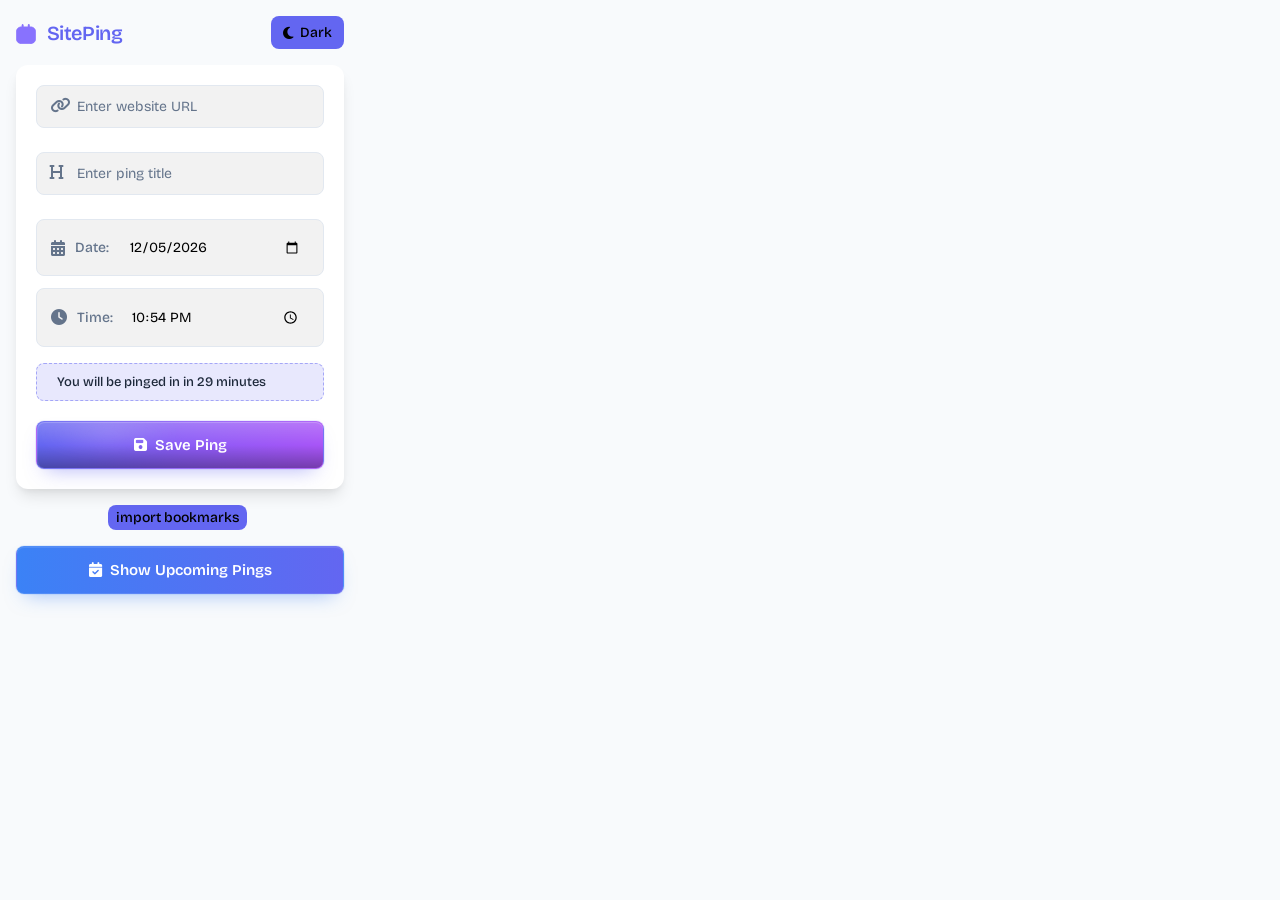
==== popup/popup.html @ dc7b29bc "Initial commit: SitePing base files" ====
<!DOCTYPE html>
<html lang="en">
  <head>
    <meta charset="UTF-8" />
    <meta name="viewport" content="width=device-width, initial-scale=1.0" />
  <title>SitePing</title>
    <link rel="preconnect" href="https://fonts.googleapis.com" />
    <link rel="preconnect" href="https://fonts.gstatic.com" crossorigin />
    <link
      href="https://fonts.googleapis.com/css2?family=Bricolage+Grotesque:opsz,wght@12..96,200..800&display=swap"
      rel="stylesheet"
    />
    <!-- Font Awesome for icons -->
    <link
      rel="stylesheet"
      href="https://cdnjs.cloudflare.com/ajax/libs/font-awesome/6.4.0/css/all.min.css"
    />
    <link rel="stylesheet" href="popup.css" />
  </head>
  <body>
    <!-- Main Screen -->
    
    <div id="mainScreen" class="screen active">
      <div id="headingContainer">
        <h2>
          <img src="../images/alarm.svg" alt="Alarm" class="header-icon" />
          SitePing
        </h2>
        <button id="changeTheme">
          <i class="fa-solid fa-moon dark-icon"></i>
          <i class="fa-solid fa-sun light-icon"></i>
          <span>Dark</span>
        </button>
      </div>

      <div id="formContainer">
        
        <div class="input-group">
          <i class="fa-solid fa-link input-icon"></i>
          <input class="url" id="url" placeholder="Enter website URL" />
        </div>

        <div class="input-group">
          <i class="fa-solid fa-heading input-icon"></i>
          <input class="title" id="title" placeholder="Enter ping title" />
        </div>

        <div class="timeContainer">
          <div class="time-row">
            <i class="fa-solid fa-calendar-days"></i>
            <span>Date:</span>
            <input type="date" class="time" id="date" />
          </div>

          <div class="time-row">
            <i class="fa-solid fa-clock"></i>
            <span>Time:</span>
            <input type="time" class="time" id="time" />
          </div>
          
          <div class="reminder-time-info">
            <i class="fa-solid fa-bell-on"></i>
            <span id="reminderTimeText"
              >Select date and time to see when you'll be pinged</span
            >
          </div>
        </div>

        <div class="perspective-wrapper">
          <button class="Btn">
            <div class="btn-highlight-top"></div>
            <div class="btn-highlight-bottom"></div>
            <div class="btn-highlight-moving"></div>
            <div class="btn-edge-highlight"></div>
            <span class="btn-content">
              <i class="fa-solid fa-floppy-disk"></i> Save Ping
            </span>
          </button>
        </div>
      </div>
      <button id="getBookMarks">import bookmarks</button>
      <div class="perspective-wrapper mt-4">
        <button id="viewAllBtn" class="show-reminders-btn">
          <div class="btn-highlight-top"></div>
          <div class="btn-highlight-bottom"></div>
          <div class="btn-highlight-moving"></div>
        
          <!-- <div class="btn-edge-highlight"></div> -->
            <span class="btn-content">
              <i class="fa-solid fa-calendar-check"></i> Show Upcoming Pings
          </span>
        </button>
      </div>
    </div>

  <!-- Upcoming Pings Screen -->
    <div id="upcomingScreen" class="screen">
      <div class="screen-header">
        <button id="backBtn" class="back-btn">
          <i class="fa-solid fa-arrow-left"></i>
        </button>
  <h2>All Upcoming Pings</h2>
        <button id="clearBtn" class="clear-btn">
          <i class="fa-solid fa-trash-can"></i>
        </button>
      </div>

      <div class="reminder-filters">
        <div class="search-container">
          <i class="fa-solid fa-search"></i>
          <input
            type="text"
            id="reminderSearch"
            placeholder="Search pings..."
          />
        </div>
        <div class="filter-buttons">
          <button class="filter-btn active" data-filter="all">All</button>
          <button class="filter-btn" data-filter="today">Today</button>
          <button class="filter-btn" data-filter="week">This Week</button>
        </div>
      </div>

  <div id="allRemindersContainer" class="reminders-list"></div>
    </div>

    <script src="popup.js"></script>
  </body>
</html>
---- popup/popup.css ----
:root {
  --primary: #6366f1;
  --primary-dark: #4f46e5;
  --primary-light: #818cf8;
  --primary-gradient: linear-gradient(to right, #6366f1, #8b5cf6, #a855f7);
  --bg-color: #f8fafc;
  --card-bg: #ffffff;
  --text-color: #1e293b;
  --text-light: #64748b;
  --border-color: #e2e8f0;
  --shadow: 0 10px 15px -3px rgba(0, 0, 0, 0.1),
    0 4px 6px -2px rgba(0, 0, 0, 0.05);
  --radius: 12px;
  --input-radius: 8px;
  --input-bg: rgb(242, 242, 242);
  --input-text: #000000;
  --theme-btn-color: black;
}

[data-theme="dark"] {
  --primary: #818cf8;
  --primary-dark: #6366f1;
  --primary-light: #a5b4fc;
  --primary-gradient: linear-gradient(to right, #6366f1, #8b5cf6, #a855f7);
  --bg-color: #0f172a;
  --card-bg: #1e293b;
  --text-color: #f1f5f9;
  --text-light: #cbd5e1;
  --border-color: #334155;
  --shadow: 0 10px 15px -3px rgba(0, 0, 0, 0.4),
    0 4px 6px -2px rgba(0, 0, 0, 0.3);
  --input-bg: #1e293b;
  --input-text: #f1f5f9;
  --theme-btn-color: white;
}

* {
  margin: 0;
  padding: 0;
  box-sizing: border-box;
  font-family: "Bricolage Grotesque", "Segoe UI", Tahoma, Geneva, Verdana,
    sans-serif;
}

body {
  background-color: var(--bg-color);
  color: var(--text-color);
  width: 360px;
  max-width: 100%;
  margin: 0;
  border-radius: var(--radius);
  overflow: hidden;
  padding: 0;
}

/* Screen Management */
.screen {
  display: none;
  padding: 16px 16px 20px;
  height: 100%;
  animation: fadeIn 0.3s ease-out forwards;
}

.screen.active {
  display: block;
}

/* Main Screen Styles */
#headingContainer {
  display: flex;
  justify-content: space-between;
  align-items: center;
  margin-bottom: 16px;
}

#headingContainer h2 {
  color: var(--primary);
  font-size: 20px;
  font-weight: 600;
  margin: 0;
  letter-spacing: -0.02em;
}

#headingContainer h2 i {
  margin-right: 6px;
}

#changeTheme {
  background-color: var(--primary);
  color: var(--theme-btn-color);
  border: none;
  border-radius: var(--input-radius);
  padding: 8px 12px;
  font-size: 14px;
  cursor: pointer;
  font-weight: 500;
  transition: all 0.2s ease;
  display: flex;
  align-items: center;
  gap: 6px;
}

#getBookMarks{
  background-color: var(--primary);
  color: var(--theme-btn-color);
  border: none;
  border-radius: var(--input-radius);
  padding: 4px 8px;
  font-size: 14px;
  cursor: pointer;
  font-weight: 500;
  transition: all 0.2s ease;
  display: flex;
  align-items: center;
  gap: 6px;
  margin-left: 28%;
}

#headingContainer button:hover {
  background-color: var(--primary-dark);
  transform: translateY(-2px);
}

.light-icon {
  display: none;
}

[data-theme="dark"] .dark-icon {
  display: none;
}

[data-theme="dark"] .light-icon {
  display: inline-block;
}

h2 {
  color: var(--primary);
  font-weight: 600;
}

#formContainer {
  background-color: var(--card-bg);
  border-radius: var(--radius);
  padding: 20px;
  margin-bottom: 16px;
  box-shadow: var(--shadow);
}

.input-group {
  position: relative;
  margin-bottom: 12px;
}

.input-icon {
  position: absolute;
  left: 14px;
  top: 50%;
  transform: translateY(-100%);
  color: var(--text-light);
  z-index: 1;
}

input {
  width: 100%;
  padding: 12px 12px 12px 40px;
  margin-bottom: 12px;
  border-radius: var(--input-radius);
  border: 1px solid var(--border-color);
  font-size: 14px;
  transition: all 0.2s ease;
  background-color: var(--input-bg);
  color: var(--input-text);
  position: relative;
}

input:focus {
  outline: none;
  border-color: var(--primary);
  box-shadow: 0 0 0 3px rgba(99, 102, 241, 0.2);
  transform: translateY(-2px);
}

input::placeholder {
  color: var(--text-light);
}

.timeContainer {
  display: flex;
  flex-direction: column;
  gap: 12px;
  margin-bottom: 20px;
}

.timeContainer span {
  color: var(--text-light);
  font-size: 14px;
  font-weight: 500;
}

.time-inputs {
  display: flex;
  gap: 10px;
}

.time-inputs input {
  margin-bottom: 0;
}

/* Reminder Time Info */
.reminder-time-info {
  display: flex;
  align-items: center;
  gap: 8px;
  padding: 10px 12px;
  background-color: rgba(99, 102, 241, 0.1);
  border-radius: var(--input-radius);
  margin-top: 4px;
  border: 1px dashed rgba(99, 102, 241, 0.3);
  transition: all 0.3s ease;
}

.reminder-time-info i {
  color: var(--primary);
  font-size: 14px;
}

.reminder-time-info span {
  font-size: 13px;
  color: var(--text-color);
  font-weight: 500;
}

.reminder-time-info.active {
  background-color: rgba(99, 102, 241, 0.15);
  border-color: rgba(99, 102, 241, 0.5);
}

/* 3D Button Styles */
.perspective-wrapper {
  perspective: 1000px;
  width: 100%;
}

.Btn {
  position: relative;
  width: 100%;
  padding: 14px;
  background: var(--primary-gradient);
  color: white;
  border: none;
  border-radius: var(--input-radius);
  font-weight: 600;
  font-size: 15px;
  cursor: pointer;
  transition: all 0.3s ease;
  overflow: hidden;
  transform-style: preserve-3d;
  border: 1px solid rgba(255, 255, 255, 0.1);
  box-shadow: 0 10px 20px -10px rgba(99, 102, 241, 0.5),
    0 0 0 1px rgba(99, 102, 241, 0.1), inset 0 1px 0 rgba(255, 255, 255, 0.1);
}

.Btn:hover {
  transform: translateY(-2px);
  box-shadow: 0 15px 30px -12px rgba(99, 102, 241, 0.7),
    0 0 0 1px rgba(99, 102, 241, 0.2), inset 0 1px 0 rgba(255, 255, 255, 0.2);
}

.Btn:active {
  transform: translateY(1px);
  box-shadow: 0 5px 10px -8px rgba(99, 102, 241, 0.5),
    0 0 0 1px rgba(99, 102, 241, 0.1), inset 0 1px 0 rgba(255, 255, 255, 0.1);
}

.mt-4 {
  margin-top: 16px;
}

.show-reminders-btn {
  position: relative;
  width: 100%;
  padding: 14px;
  background: linear-gradient(to right, #3b82f6, #6366f1);
  color: white;
  border: none;
  border-radius: var(--input-radius);
  font-weight: 600;
  font-size: 15px;
  cursor: pointer;
  transition: all 0.3s ease;
  overflow: hidden;
  transform-style: preserve-3d;
  border: 1px solid rgba(255, 255, 255, 0.1);
  box-shadow: 0 10px 20px -10px rgba(59, 130, 246, 0.5),
    0 0 0 1px rgba(59, 130, 246, 0.1), inset 0 1px 0 rgba(255, 255, 255, 0.1);
}

.show-reminders-btn:hover {
  transform: translateY(-2px);
  box-shadow: 0 15px 30px -12px rgba(59, 130, 246, 0.7),
    0 0 0 1px rgba(59, 130, 246, 0.2), inset 0 1px 0 rgba(255, 255, 255, 0.2);
}

.show-reminders-btn:active {
  transform: translateY(1px);
  box-shadow: 0 5px 10px -8px rgba(59, 130, 246, 0.5),
    0 0 0 1px rgba(59, 130, 246, 0.1), inset 0 1px 0 rgba(255, 255, 255, 0.1);
}

.show-reminders-btn .btn-highlight-top,
.show-reminders-btn .btn-highlight-bottom,
.show-reminders-btn .btn-highlight-moving,
.show-reminders-btn .btn-edge-highlight,
.show-reminders-btn .btn-content {
  position: relative;
  z-index: 10;
  display: flex;
  align-items: center;
  justify-content: center;
  gap: 8px;
}

.btn-highlight-top {
  position: absolute;
  inset: 0;
  height: 50%;
  background: linear-gradient(to bottom, rgba(255, 255, 255, 0.2), transparent);
  pointer-events: none;
}

.btn-highlight-bottom {
  position: absolute;
  inset: 0;
  top: 50%;
  background: linear-gradient(to top, rgba(0, 0, 0, 0.3), transparent);
  pointer-events: none;
}

.btn-highlight-moving {
  position: absolute;
  width: 50%;
  height: 50%;
  background: radial-gradient(circle, rgba(255, 255, 255, 0.3), transparent);
  border-radius: 50%;
  filter: blur(10px);
  opacity: 0.5;
  pointer-events: none;
  transition: all 0.3s ease;
  top: 0;
  left: 0;
}

.Btn:hover .btn-highlight-moving {
  transform: translate(50%, 50%);
}

.btn-edge-highlight {
  position: absolute;
  inset: 0;
  border-radius: var(--input-radius);
  border-top: 1px solid rgba(255, 255, 255, 0.1);
  border-left: 1px solid rgba(255, 255, 255, 0.1);
  pointer-events: none;
}

.btn-content {
  position: relative;
  z-index: 10;
  display: flex;
  align-items: center;
  justify-content: center;
  gap: 8px;
}

#SaveContainermain {
  background-color: var(--card-bg);
  border-radius: var(--radius);
  padding: 20px;
  box-shadow: var(--shadow);
}

.header {
  display: flex;
  justify-content: space-between;
  align-items: center;
  margin-bottom: 16px;
}

.header-buttons {
  display: flex;
  gap: 8px;
}

.header h3 {
  color: var(--primary);
  font-size: 18px;
  font-weight: 600;
  letter-spacing: -0.01em;
  display: flex;
  align-items: center;
  gap: 6px;
}

/* Add styling for the header alarm icon */
.header-icon {
  width: 20px;
  height: 20px;
  margin-right: 6px;
  vertical-align: middle;
  filter: brightness(0) saturate(100%) invert(42%) sepia(93%) saturate(1352%)
    hue-rotate(223deg) brightness(99%) contrast(101%);
}

[data-theme="dark"] .header-icon {
  filter: brightness(0) saturate(100%) invert(64%) sepia(25%) saturate(1567%)
    hue-rotate(201deg) brightness(100%) contrast(98%);
}

#clearBtn,
.view-all-btn {
  background-color: var(--primary);
  color: white;
  border: none;
  border-radius: var(--input-radius);
  padding: 6px 10px;
  font-size: 13px;
  cursor: pointer;
  font-weight: 500;
  transition: all 0.2s ease;
  display: flex;
  align-items: center;
  gap: 4px;
}

#clearBtn {
  background-color: #ef4444;
}

#clearBtn:hover {
  background-color: #dc2626;
  transform: translateY(-2px);
}

.view-all-btn:hover {
  background-color: var(--primary-dark);
  transform: translateY(-2px);
}

.subContainer {
  padding: 16px;
  border-radius: var(--input-radius);
  border: 1px solid var(--border-color);
  margin-bottom: 12px;
  position: relative;
  transition: all 0.2s ease;
}

.subContainer:hover {
  transform: translateY(-3px);
  box-shadow: 0 10px 15px -3px rgba(0, 0, 0, 0.1),
    0 4px 6px -2px rgba(0, 0, 0, 0.05);
}

.subContainer h3 {
  font-size: 16px;
  margin-bottom: 8px;
  color: var(--text-color);
  font-weight: 600;
  letter-spacing: -0.01em;
}

.subContainer a {
  display: block;
  color: var(--primary);
  text-decoration: none;
  margin-bottom: 8px;
  font-size: 14px;
  word-break: break-all;
}

.subContainer a:hover {
  text-decoration: underline;
}

.subContainer p {
  display: flex;
  align-items: center;
  gap: 6px;
  font-size: 14px;
  color: var(--text-light);
  margin-bottom: 0;
}

.subContainer p::before {
  content: "\f017";
  font-family: "Font Awesome 6 Free";
  font-weight: 900;
}

.deleteBtn {
  background-color: #ef4444;
  color: white;
  border: none;
  border-radius: var(--input-radius);
  padding: 6px 10px;
  font-size: 12px;
  cursor: pointer;
  position: absolute;
  right: 12px;
  top: 12px;
  opacity: 0;
  transition: all 0.2s ease;
  display: flex;
  align-items: center;
  gap: 4px;
}

.deleteBtn::before {
  content: "\f1f8";
  font-family: "Font Awesome 6 Free";
  font-weight: 900;
}

.subContainer:hover .deleteBtn {
  opacity: 1;
}

.deleteBtn:hover {
  background-color: #dc2626;
  transform: translateY(-2px);
}

.time-row {
  display: flex;
  align-items: center;
  gap: 10px;
  background-color: var(--input-bg);
  border-radius: var(--input-radius);
  padding: 10px 14px;
  border: 1px solid var(--border-color);
  transition: all 0.2s ease;
}

.time-row:hover {
  border-color: var(--primary);
  transform: translateY(-2px);
}

.time-row i {
  color: var(--text-light);
}

.time-row span {
  width: 50px;
}

.time-row input {
  margin-bottom: 0;
  padding: 8px;
  background: transparent;
  border: none;
  box-shadow: none;
}

.time-row input:focus {
  transform: none;
  box-shadow: none;
}

/* Upcoming Reminders Screen */
.screen-header {
  display: flex;
  align-items: center;
  margin-bottom: 16px;
}

.screen-header h2 {
  font-size: 18px;
  margin: 0;
  flex-grow: 1;
  text-align: center;
}

.back-btn {
  background-color: var(--primary);
  color: white;
  border: none;
  border-radius: var(--input-radius);
  width: 32px;
  height: 32px;
  display: flex;
  align-items: center;
  justify-content: center;
  cursor: pointer;
  transition: all 0.2s ease;
}

.back-btn:hover {
  background-color: var(--primary-dark);
  transform: translateY(-2px);
}

.clear-btn {
  background-color: #ef4444;
  color: white;
  border: none;
  border-radius: var(--input-radius);
  width: 32px;
  height: 32px;
  display: flex;
  align-items: center;
  justify-content: center;
  cursor: pointer;
  transition: all 0.2s ease;
}

.clear-btn:hover {
  background-color: #dc2626;
  transform: translateY(-2px);
}

.reminder-filters {
  margin-bottom: 16px;
}

.search-container {
  position: relative;
  margin-bottom: 12px;
}

.search-container i {
  position: absolute;
  left: 14px;
  top: 50%;
  transform: translateY(-50%);
  color: var(--text-light);
}

.search-container input {
  padding-left: 40px;
}

.filter-buttons {
  display: flex;
  gap: 8px;
  margin-bottom: 16px;
}

.filter-btn {
  background-color: var(--bg-color);
  color: var(--text-color);
  border: 1px solid var(--border-color);
  border-radius: var(--input-radius);
  padding: 6px 12px;
  font-size: 13px;
  cursor: pointer;
  transition: all 0.2s ease;
  flex-grow: 1;
  text-align: center;
}

.filter-btn:hover {
  border-color: var(--primary);
  transform: translateY(-2px);
}

.filter-btn.active {
  background-color: var(--primary);
  color: white;
  border-color: var(--primary);
}

.reminders-list {
  max-height: 400px;
  overflow-y: auto;
  padding-right: 4px;
}

/* Customize scrollbar */
::-webkit-scrollbar {
  width: 6px;
}

::-webkit-scrollbar-track {
  background: var(--bg-color);
  border-radius: 10px;
}

::-webkit-scrollbar-thumb {
  background: var(--primary);
  border-radius: 10px;
}

::-webkit-scrollbar-thumb:hover {
  background: var(--primary-dark);
}

/* Add animation for elements */
@keyframes fadeIn {
  from {
    opacity: 0;
    transform: translateY(10px);
  }
  to {
    opacity: 1;
    transform: translateY(0);
  }
}

#formContainer,
#SaveContainermain {
  animation: fadeIn 0.3s ease-out forwards;
}

#formContainer {
  animation-delay: 0.1s;
}

#SaveContainermain {
  animation-delay: 0.2s;
}

/* Empty state */
.empty-state {
  text-align: center;
  padding: 30px 20px;
  color: var(--text-light);
}

.empty-state i {
  font-size: 40px;
  margin-bottom: 10px;
  opacity: 0.5;
}

.empty-state p {
  font-size: 14px;
}
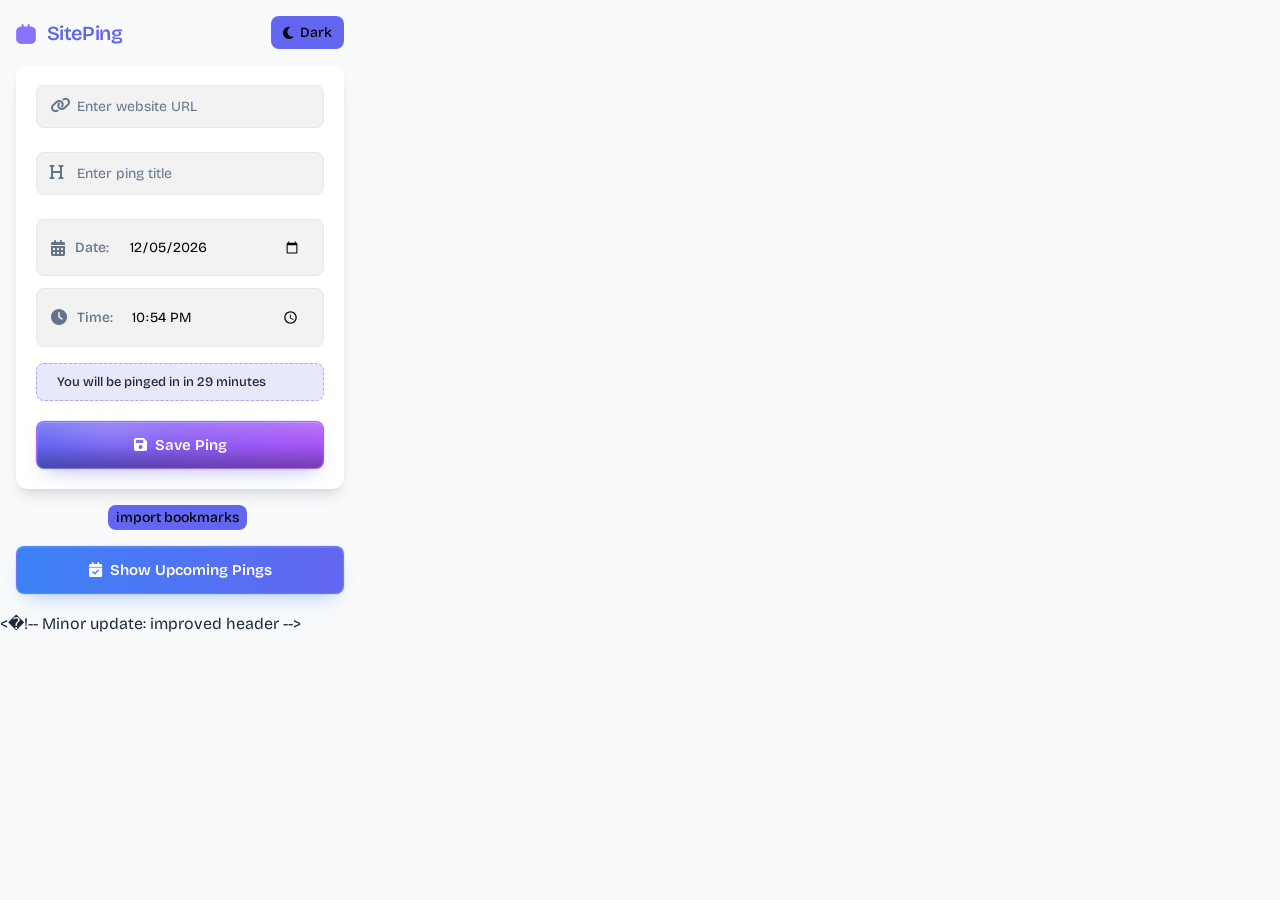
==== commit 071cbe16: "update popup.html: improved header" ====
--- a/popup/popup.html
+++ b/popup/popup.html
@@ -1,129 +1,132 @@
-<!DOCTYPE html>
-<html lang="en">
-  <head>
-    <meta charset="UTF-8" />
-    <meta name="viewport" content="width=device-width, initial-scale=1.0" />
-  <title>SitePing</title>
-    <link rel="preconnect" href="https://fonts.googleapis.com" />
-    <link rel="preconnect" href="https://fonts.gstatic.com" crossorigin />
-    <link
-      href="https://fonts.googleapis.com/css2?family=Bricolage+Grotesque:opsz,wght@12..96,200..800&display=swap"
-      rel="stylesheet"
-    />
-    <!-- Font Awesome for icons -->
-    <link
-      rel="stylesheet"
-      href="https://cdnjs.cloudflare.com/ajax/libs/font-awesome/6.4.0/css/all.min.css"
-    />
-    <link rel="stylesheet" href="popup.css" />
-  </head>
-  <body>
-    <!-- Main Screen -->
-    
-    <div id="mainScreen" class="screen active">
-      <div id="headingContainer">
-        <h2>
-          <img src="../images/alarm.svg" alt="Alarm" class="header-icon" />
-          SitePing
-        </h2>
-        <button id="changeTheme">
-          <i class="fa-solid fa-moon dark-icon"></i>
-          <i class="fa-solid fa-sun light-icon"></i>
-          <span>Dark</span>
-        </button>
-      </div>
-
-      <div id="formContainer">
-        
-        <div class="input-group">
-          <i class="fa-solid fa-link input-icon"></i>
-          <input class="url" id="url" placeholder="Enter website URL" />
-        </div>
-
-        <div class="input-group">
-          <i class="fa-solid fa-heading input-icon"></i>
-          <input class="title" id="title" placeholder="Enter ping title" />
-        </div>
-
-        <div class="timeContainer">
-          <div class="time-row">
-            <i class="fa-solid fa-calendar-days"></i>
-            <span>Date:</span>
-            <input type="date" class="time" id="date" />
-          </div>
-
-          <div class="time-row">
-            <i class="fa-solid fa-clock"></i>
-            <span>Time:</span>
-            <input type="time" class="time" id="time" />
-          </div>
-          
-          <div class="reminder-time-info">
-            <i class="fa-solid fa-bell-on"></i>
-            <span id="reminderTimeText"
-              >Select date and time to see when you'll be pinged</span
-            >
-          </div>
-        </div>
-
-        <div class="perspective-wrapper">
-          <button class="Btn">
-            <div class="btn-highlight-top"></div>
-            <div class="btn-highlight-bottom"></div>
-            <div class="btn-highlight-moving"></div>
-            <div class="btn-edge-highlight"></div>
-            <span class="btn-content">
-              <i class="fa-solid fa-floppy-disk"></i> Save Ping
-            </span>
-          </button>
-        </div>
-      </div>
-      <button id="getBookMarks">import bookmarks</button>
-      <div class="perspective-wrapper mt-4">
-        <button id="viewAllBtn" class="show-reminders-btn">
-          <div class="btn-highlight-top"></div>
-          <div class="btn-highlight-bottom"></div>
-          <div class="btn-highlight-moving"></div>
-        
-          <!-- <div class="btn-edge-highlight"></div> -->
-            <span class="btn-content">
-              <i class="fa-solid fa-calendar-check"></i> Show Upcoming Pings
-          </span>
-        </button>
-      </div>
-    </div>
-
-  <!-- Upcoming Pings Screen -->
-    <div id="upcomingScreen" class="screen">
-      <div class="screen-header">
-        <button id="backBtn" class="back-btn">
-          <i class="fa-solid fa-arrow-left"></i>
-        </button>
-  <h2>All Upcoming Pings</h2>
-        <button id="clearBtn" class="clear-btn">
-          <i class="fa-solid fa-trash-can"></i>
-        </button>
-      </div>
-
-      <div class="reminder-filters">
-        <div class="search-container">
-          <i class="fa-solid fa-search"></i>
-          <input
-            type="text"
-            id="reminderSearch"
-            placeholder="Search pings..."
-          />
-        </div>
-        <div class="filter-buttons">
-          <button class="filter-btn active" data-filter="all">All</button>
-          <button class="filter-btn" data-filter="today">Today</button>
-          <button class="filter-btn" data-filter="week">This Week</button>
-        </div>
-      </div>
-
-  <div id="allRemindersContainer" class="reminders-list"></div>
-    </div>
-
-    <script src="popup.js"></script>
-  </body>
-</html>
+<!DOCTYPE html>
+<html lang="en">
+  <head>
+    <meta charset="UTF-8" />
+    <meta name="viewport" content="width=device-width, initial-scale=1.0" />
+  <title>SitePing</title>
+    <link rel="preconnect" href="https://fonts.googleapis.com" />
+    <link rel="preconnect" href="https://fonts.gstatic.com" crossorigin />
+    <link
+      href="https://fonts.googleapis.com/css2?family=Bricolage+Grotesque:opsz,wght@12..96,200..800&display=swap"
+      rel="stylesheet"
+    />
+    <!-- Font Awesome for icons -->
+    <link
+      rel="stylesheet"
+      href="https://cdnjs.cloudflare.com/ajax/libs/font-awesome/6.4.0/css/all.min.css"
+    />
+    <link rel="stylesheet" href="popup.css" />
+  </head>
+  <body>
+    <!-- Main Screen -->
+    
+    <div id="mainScreen" class="screen active">
+      <div id="headingContainer">
+        <h2>
+          <img src="../images/alarm.svg" alt="Alarm" class="header-icon" />
+          SitePing
+        </h2>
+        <button id="changeTheme">
+          <i class="fa-solid fa-moon dark-icon"></i>
+          <i class="fa-solid fa-sun light-icon"></i>
+          <span>Dark</span>
+        </button>
+      </div>
+
+      <div id="formContainer">
+        
+        <div class="input-group">
+          <i class="fa-solid fa-link input-icon"></i>
+          <input class="url" id="url" placeholder="Enter website URL" />
+        </div>
+
+        <div class="input-group">
+          <i class="fa-solid fa-heading input-icon"></i>
+          <input class="title" id="title" placeholder="Enter ping title" />
+        </div>
+
+        <div class="timeContainer">
+          <div class="time-row">
+            <i class="fa-solid fa-calendar-days"></i>
+            <span>Date:</span>
+            <input type="date" class="time" id="date" />
+          </div>
+
+          <div class="time-row">
+            <i class="fa-solid fa-clock"></i>
+            <span>Time:</span>
+            <input type="time" class="time" id="time" />
+          </div>
+          
+          <div class="reminder-time-info">
+            <i class="fa-solid fa-bell-on"></i>
+            <span id="reminderTimeText"
+              >Select date and time to see when you'll be pinged</span
+            >
+          </div>
+        </div>
+
+        <div class="perspective-wrapper">
+          <button class="Btn">
+            <div class="btn-highlight-top"></div>
+            <div class="btn-highlight-bottom"></div>
+            <div class="btn-highlight-moving"></div>
+            <div class="btn-edge-highlight"></div>
+            <span class="btn-content">
+              <i class="fa-solid fa-floppy-disk"></i> Save Ping
+            </span>
+          </button>
+        </div>
+      </div>
+      <button id="getBookMarks">import bookmarks</button>
+      <div class="perspective-wrapper mt-4">
+        <button id="viewAllBtn" class="show-reminders-btn">
+          <div class="btn-highlight-top"></div>
+          <div class="btn-highlight-bottom"></div>
+          <div class="btn-highlight-moving"></div>
+        
+          <!-- <div class="btn-edge-highlight"></div> -->
+            <span class="btn-content">
+              <i class="fa-solid fa-calendar-check"></i> Show Upcoming Pings
+          </span>
+        </button>
+      </div>
+    </div>
+
+  <!-- Upcoming Pings Screen -->
+    <div id="upcomingScreen" class="screen">
+      <div class="screen-header">
+        <button id="backBtn" class="back-btn">
+          <i class="fa-solid fa-arrow-left"></i>
+        </button>
+  <h2>All Upcoming Pings</h2>
+        <button id="clearBtn" class="clear-btn">
+          <i class="fa-solid fa-trash-can"></i>
+        </button>
+      </div>
+
+      <div class="reminder-filters">
+        <div class="search-container">
+          <i class="fa-solid fa-search"></i>
+          <input
+            type="text"
+            id="reminderSearch"
+            placeholder="Search pings..."
+          />
+        </div>
+        <div class="filter-buttons">
+          <button class="filter-btn active" data-filter="all">All</button>
+          <button class="filter-btn" data-filter="today">Today</button>
+          <button class="filter-btn" data-filter="week">This Week</button>
+        </div>
+      </div>
+
+  <div id="allRemindersContainer" class="reminders-list"></div>
+    </div>
+
+    <script src="popup.js"></script>
+  </body>
+</html>
+< ! - -   M i n o r   u p d a t e :   i m p r o v e d   h e a d e r   - - > + 
+ 
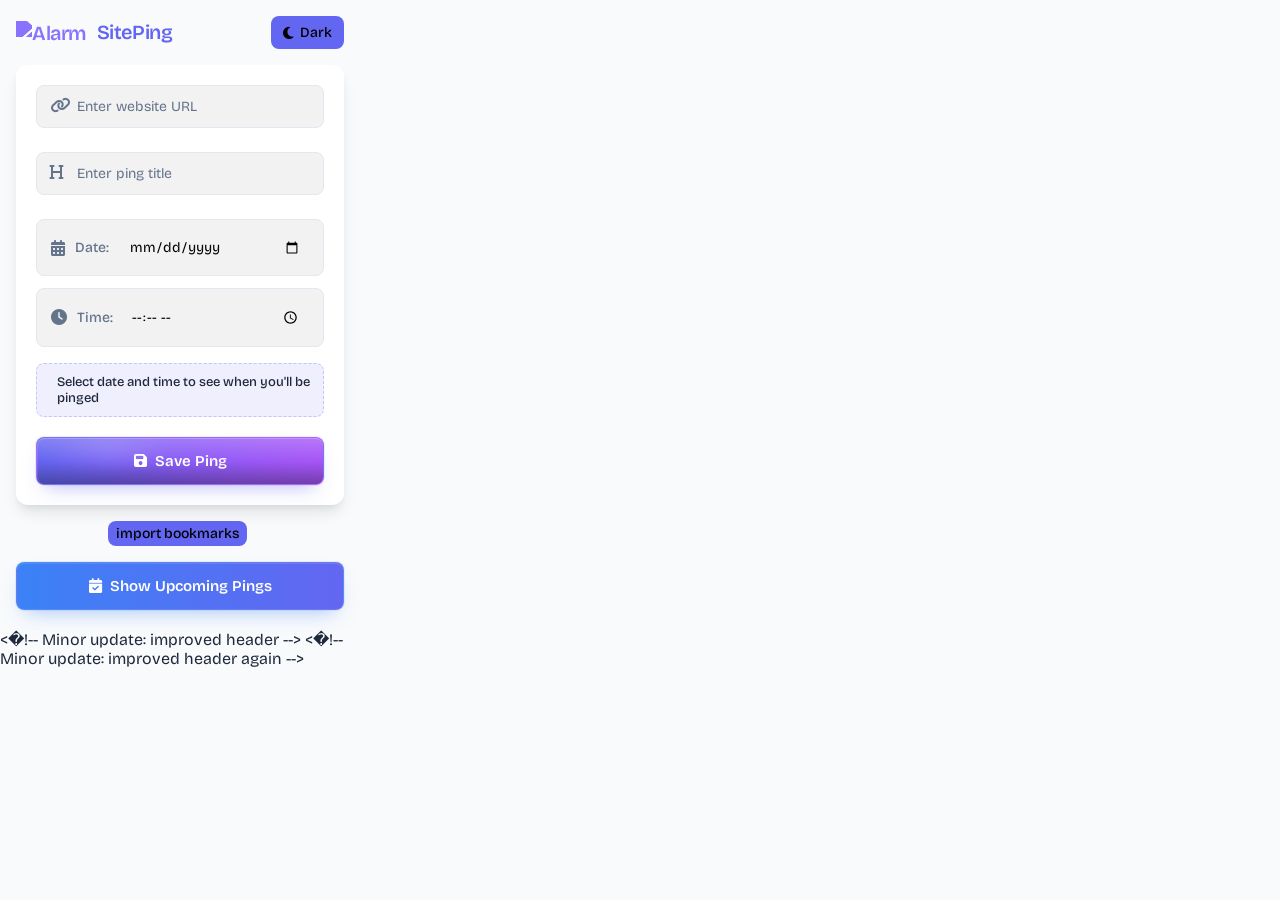
==== commit f3b4a1b0: "update popup.html: improved header again" ====
--- a/popup/popup.html
+++ b/popup/popup.html
@@ -129,4 +129,6 @@
 </html>
 < ! - -   M i n o r   u p d a t e :   i m p r o v e d   h e a d e r   - - >   
+ < ! - -   M i n o r   u p d a t e :   i m p r o v e d   h e a d e r   a g a i n   - - > + 
  
--- a/popup/popup.css
+++ b/popup/popup.css
@@ -1,738 +1,741 @@
-:root {
-  --primary: #6366f1;
-  --primary-dark: #4f46e5;
-  --primary-light: #818cf8;
-  --primary-gradient: linear-gradient(to right, #6366f1, #8b5cf6, #a855f7);
-  --bg-color: #f8fafc;
-  --card-bg: #ffffff;
-  --text-color: #1e293b;
-  --text-light: #64748b;
-  --border-color: #e2e8f0;
-  --shadow: 0 10px 15px -3px rgba(0, 0, 0, 0.1),
-    0 4px 6px -2px rgba(0, 0, 0, 0.05);
-  --radius: 12px;
-  --input-radius: 8px;
-  --input-bg: rgb(242, 242, 242);
-  --input-text: #000000;
-  --theme-btn-color: black;
-}
-
-[data-theme="dark"] {
-  --primary: #818cf8;
-  --primary-dark: #6366f1;
-  --primary-light: #a5b4fc;
-  --primary-gradient: linear-gradient(to right, #6366f1, #8b5cf6, #a855f7);
-  --bg-color: #0f172a;
-  --card-bg: #1e293b;
-  --text-color: #f1f5f9;
-  --text-light: #cbd5e1;
-  --border-color: #334155;
-  --shadow: 0 10px 15px -3px rgba(0, 0, 0, 0.4),
-    0 4px 6px -2px rgba(0, 0, 0, 0.3);
-  --input-bg: #1e293b;
-  --input-text: #f1f5f9;
-  --theme-btn-color: white;
-}
-
-* {
-  margin: 0;
-  padding: 0;
-  box-sizing: border-box;
-  font-family: "Bricolage Grotesque", "Segoe UI", Tahoma, Geneva, Verdana,
-    sans-serif;
-}
-
-body {
-  background-color: var(--bg-color);
-  color: var(--text-color);
-  width: 360px;
-  max-width: 100%;
-  margin: 0;
-  border-radius: var(--radius);
-  overflow: hidden;
-  padding: 0;
-}
-
-/* Screen Management */
-.screen {
-  display: none;
-  padding: 16px 16px 20px;
-  height: 100%;
-  animation: fadeIn 0.3s ease-out forwards;
-}
-
-.screen.active {
-  display: block;
-}
-
-/* Main Screen Styles */
-#headingContainer {
-  display: flex;
-  justify-content: space-between;
-  align-items: center;
-  margin-bottom: 16px;
-}
-
-#headingContainer h2 {
-  color: var(--primary);
-  font-size: 20px;
-  font-weight: 600;
-  margin: 0;
-  letter-spacing: -0.02em;
-}
-
-#headingContainer h2 i {
-  margin-right: 6px;
-}
-
-#changeTheme {
-  background-color: var(--primary);
-  color: var(--theme-btn-color);
-  border: none;
-  border-radius: var(--input-radius);
-  padding: 8px 12px;
-  font-size: 14px;
-  cursor: pointer;
-  font-weight: 500;
-  transition: all 0.2s ease;
-  display: flex;
-  align-items: center;
-  gap: 6px;
-}
-
-#getBookMarks{
-  background-color: var(--primary);
-  color: var(--theme-btn-color);
-  border: none;
-  border-radius: var(--input-radius);
-  padding: 4px 8px;
-  font-size: 14px;
-  cursor: pointer;
-  font-weight: 500;
-  transition: all 0.2s ease;
-  display: flex;
-  align-items: center;
-  gap: 6px;
-  margin-left: 28%;
-}
-
-#headingContainer button:hover {
-  background-color: var(--primary-dark);
-  transform: translateY(-2px);
-}
-
-.light-icon {
-  display: none;
-}
-
-[data-theme="dark"] .dark-icon {
-  display: none;
-}
-
-[data-theme="dark"] .light-icon {
-  display: inline-block;
-}
-
-h2 {
-  color: var(--primary);
-  font-weight: 600;
-}
-
-#formContainer {
-  background-color: var(--card-bg);
-  border-radius: var(--radius);
-  padding: 20px;
-  margin-bottom: 16px;
-  box-shadow: var(--shadow);
-}
-
-.input-group {
-  position: relative;
-  margin-bottom: 12px;
-}
-
-.input-icon {
-  position: absolute;
-  left: 14px;
-  top: 50%;
-  transform: translateY(-100%);
-  color: var(--text-light);
-  z-index: 1;
-}
-
-input {
-  width: 100%;
-  padding: 12px 12px 12px 40px;
-  margin-bottom: 12px;
-  border-radius: var(--input-radius);
-  border: 1px solid var(--border-color);
-  font-size: 14px;
-  transition: all 0.2s ease;
-  background-color: var(--input-bg);
-  color: var(--input-text);
-  position: relative;
-}
-
-input:focus {
-  outline: none;
-  border-color: var(--primary);
-  box-shadow: 0 0 0 3px rgba(99, 102, 241, 0.2);
-  transform: translateY(-2px);
-}
-
-input::placeholder {
-  color: var(--text-light);
-}
-
-.timeContainer {
-  display: flex;
-  flex-direction: column;
-  gap: 12px;
-  margin-bottom: 20px;
-}
-
-.timeContainer span {
-  color: var(--text-light);
-  font-size: 14px;
-  font-weight: 500;
-}
-
-.time-inputs {
-  display: flex;
-  gap: 10px;
-}
-
-.time-inputs input {
-  margin-bottom: 0;
-}
-
-/* Reminder Time Info */
-.reminder-time-info {
-  display: flex;
-  align-items: center;
-  gap: 8px;
-  padding: 10px 12px;
-  background-color: rgba(99, 102, 241, 0.1);
-  border-radius: var(--input-radius);
-  margin-top: 4px;
-  border: 1px dashed rgba(99, 102, 241, 0.3);
-  transition: all 0.3s ease;
-}
-
-.reminder-time-info i {
-  color: var(--primary);
-  font-size: 14px;
-}
-
-.reminder-time-info span {
-  font-size: 13px;
-  color: var(--text-color);
-  font-weight: 500;
-}
-
-.reminder-time-info.active {
-  background-color: rgba(99, 102, 241, 0.15);
-  border-color: rgba(99, 102, 241, 0.5);
-}
-
-/* 3D Button Styles */
-.perspective-wrapper {
-  perspective: 1000px;
-  width: 100%;
-}
-
-.Btn {
-  position: relative;
-  width: 100%;
-  padding: 14px;
-  background: var(--primary-gradient);
-  color: white;
-  border: none;
-  border-radius: var(--input-radius);
-  font-weight: 600;
-  font-size: 15px;
-  cursor: pointer;
-  transition: all 0.3s ease;
-  overflow: hidden;
-  transform-style: preserve-3d;
-  border: 1px solid rgba(255, 255, 255, 0.1);
-  box-shadow: 0 10px 20px -10px rgba(99, 102, 241, 0.5),
-    0 0 0 1px rgba(99, 102, 241, 0.1), inset 0 1px 0 rgba(255, 255, 255, 0.1);
-}
-
-.Btn:hover {
-  transform: translateY(-2px);
-  box-shadow: 0 15px 30px -12px rgba(99, 102, 241, 0.7),
-    0 0 0 1px rgba(99, 102, 241, 0.2), inset 0 1px 0 rgba(255, 255, 255, 0.2);
-}
-
-.Btn:active {
-  transform: translateY(1px);
-  box-shadow: 0 5px 10px -8px rgba(99, 102, 241, 0.5),
-    0 0 0 1px rgba(99, 102, 241, 0.1), inset 0 1px 0 rgba(255, 255, 255, 0.1);
-}
-
-.mt-4 {
-  margin-top: 16px;
-}
-
-.show-reminders-btn {
-  position: relative;
-  width: 100%;
-  padding: 14px;
-  background: linear-gradient(to right, #3b82f6, #6366f1);
-  color: white;
-  border: none;
-  border-radius: var(--input-radius);
-  font-weight: 600;
-  font-size: 15px;
-  cursor: pointer;
-  transition: all 0.3s ease;
-  overflow: hidden;
-  transform-style: preserve-3d;
-  border: 1px solid rgba(255, 255, 255, 0.1);
-  box-shadow: 0 10px 20px -10px rgba(59, 130, 246, 0.5),
-    0 0 0 1px rgba(59, 130, 246, 0.1), inset 0 1px 0 rgba(255, 255, 255, 0.1);
-}
-
-.show-reminders-btn:hover {
-  transform: translateY(-2px);
-  box-shadow: 0 15px 30px -12px rgba(59, 130, 246, 0.7),
-    0 0 0 1px rgba(59, 130, 246, 0.2), inset 0 1px 0 rgba(255, 255, 255, 0.2);
-}
-
-.show-reminders-btn:active {
-  transform: translateY(1px);
-  box-shadow: 0 5px 10px -8px rgba(59, 130, 246, 0.5),
-    0 0 0 1px rgba(59, 130, 246, 0.1), inset 0 1px 0 rgba(255, 255, 255, 0.1);
-}
-
-.show-reminders-btn .btn-highlight-top,
-.show-reminders-btn .btn-highlight-bottom,
-.show-reminders-btn .btn-highlight-moving,
-.show-reminders-btn .btn-edge-highlight,
-.show-reminders-btn .btn-content {
-  position: relative;
-  z-index: 10;
-  display: flex;
-  align-items: center;
-  justify-content: center;
-  gap: 8px;
-}
-
-.btn-highlight-top {
-  position: absolute;
-  inset: 0;
-  height: 50%;
-  background: linear-gradient(to bottom, rgba(255, 255, 255, 0.2), transparent);
-  pointer-events: none;
-}
-
-.btn-highlight-bottom {
-  position: absolute;
-  inset: 0;
-  top: 50%;
-  background: linear-gradient(to top, rgba(0, 0, 0, 0.3), transparent);
-  pointer-events: none;
-}
-
-.btn-highlight-moving {
-  position: absolute;
-  width: 50%;
-  height: 50%;
-  background: radial-gradient(circle, rgba(255, 255, 255, 0.3), transparent);
-  border-radius: 50%;
-  filter: blur(10px);
-  opacity: 0.5;
-  pointer-events: none;
-  transition: all 0.3s ease;
-  top: 0;
-  left: 0;
-}
-
-.Btn:hover .btn-highlight-moving {
-  transform: translate(50%, 50%);
-}
-
-.btn-edge-highlight {
-  position: absolute;
-  inset: 0;
-  border-radius: var(--input-radius);
-  border-top: 1px solid rgba(255, 255, 255, 0.1);
-  border-left: 1px solid rgba(255, 255, 255, 0.1);
-  pointer-events: none;
-}
-
-.btn-content {
-  position: relative;
-  z-index: 10;
-  display: flex;
-  align-items: center;
-  justify-content: center;
-  gap: 8px;
-}
-
-#SaveContainermain {
-  background-color: var(--card-bg);
-  border-radius: var(--radius);
-  padding: 20px;
-  box-shadow: var(--shadow);
-}
-
-.header {
-  display: flex;
-  justify-content: space-between;
-  align-items: center;
-  margin-bottom: 16px;
-}
-
-.header-buttons {
-  display: flex;
-  gap: 8px;
-}
-
-.header h3 {
-  color: var(--primary);
-  font-size: 18px;
-  font-weight: 600;
-  letter-spacing: -0.01em;
-  display: flex;
-  align-items: center;
-  gap: 6px;
-}
-
-/* Add styling for the header alarm icon */
-.header-icon {
-  width: 20px;
-  height: 20px;
-  margin-right: 6px;
-  vertical-align: middle;
-  filter: brightness(0) saturate(100%) invert(42%) sepia(93%) saturate(1352%)
-    hue-rotate(223deg) brightness(99%) contrast(101%);
-}
-
-[data-theme="dark"] .header-icon {
-  filter: brightness(0) saturate(100%) invert(64%) sepia(25%) saturate(1567%)
-    hue-rotate(201deg) brightness(100%) contrast(98%);
-}
-
-#clearBtn,
-.view-all-btn {
-  background-color: var(--primary);
-  color: white;
-  border: none;
-  border-radius: var(--input-radius);
-  padding: 6px 10px;
-  font-size: 13px;
-  cursor: pointer;
-  font-weight: 500;
-  transition: all 0.2s ease;
-  display: flex;
-  align-items: center;
-  gap: 4px;
-}
-
-#clearBtn {
-  background-color: #ef4444;
-}
-
-#clearBtn:hover {
-  background-color: #dc2626;
-  transform: translateY(-2px);
-}
-
-.view-all-btn:hover {
-  background-color: var(--primary-dark);
-  transform: translateY(-2px);
-}
-
-.subContainer {
-  padding: 16px;
-  border-radius: var(--input-radius);
-  border: 1px solid var(--border-color);
-  margin-bottom: 12px;
-  position: relative;
-  transition: all 0.2s ease;
-}
-
-.subContainer:hover {
-  transform: translateY(-3px);
-  box-shadow: 0 10px 15px -3px rgba(0, 0, 0, 0.1),
-    0 4px 6px -2px rgba(0, 0, 0, 0.05);
-}
-
-.subContainer h3 {
-  font-size: 16px;
-  margin-bottom: 8px;
-  color: var(--text-color);
-  font-weight: 600;
-  letter-spacing: -0.01em;
-}
-
-.subContainer a {
-  display: block;
-  color: var(--primary);
-  text-decoration: none;
-  margin-bottom: 8px;
-  font-size: 14px;
-  word-break: break-all;
-}
-
-.subContainer a:hover {
-  text-decoration: underline;
-}
-
-.subContainer p {
-  display: flex;
-  align-items: center;
-  gap: 6px;
-  font-size: 14px;
-  color: var(--text-light);
-  margin-bottom: 0;
-}
-
-.subContainer p::before {
-  content: "\f017";
-  font-family: "Font Awesome 6 Free";
-  font-weight: 900;
-}
-
-.deleteBtn {
-  background-color: #ef4444;
-  color: white;
-  border: none;
-  border-radius: var(--input-radius);
-  padding: 6px 10px;
-  font-size: 12px;
-  cursor: pointer;
-  position: absolute;
-  right: 12px;
-  top: 12px;
-  opacity: 0;
-  transition: all 0.2s ease;
-  display: flex;
-  align-items: center;
-  gap: 4px;
-}
-
-.deleteBtn::before {
-  content: "\f1f8";
-  font-family: "Font Awesome 6 Free";
-  font-weight: 900;
-}
-
-.subContainer:hover .deleteBtn {
-  opacity: 1;
-}
-
-.deleteBtn:hover {
-  background-color: #dc2626;
-  transform: translateY(-2px);
-}
-
-.time-row {
-  display: flex;
-  align-items: center;
-  gap: 10px;
-  background-color: var(--input-bg);
-  border-radius: var(--input-radius);
-  padding: 10px 14px;
-  border: 1px solid var(--border-color);
-  transition: all 0.2s ease;
-}
-
-.time-row:hover {
-  border-color: var(--primary);
-  transform: translateY(-2px);
-}
-
-.time-row i {
-  color: var(--text-light);
-}
-
-.time-row span {
-  width: 50px;
-}
-
-.time-row input {
-  margin-bottom: 0;
-  padding: 8px;
-  background: transparent;
-  border: none;
-  box-shadow: none;
-}
-
-.time-row input:focus {
-  transform: none;
-  box-shadow: none;
-}
-
-/* Upcoming Reminders Screen */
-.screen-header {
-  display: flex;
-  align-items: center;
-  margin-bottom: 16px;
-}
-
-.screen-header h2 {
-  font-size: 18px;
-  margin: 0;
-  flex-grow: 1;
-  text-align: center;
-}
-
-.back-btn {
-  background-color: var(--primary);
-  color: white;
-  border: none;
-  border-radius: var(--input-radius);
-  width: 32px;
-  height: 32px;
-  display: flex;
-  align-items: center;
-  justify-content: center;
-  cursor: pointer;
-  transition: all 0.2s ease;
-}
-
-.back-btn:hover {
-  background-color: var(--primary-dark);
-  transform: translateY(-2px);
-}
-
-.clear-btn {
-  background-color: #ef4444;
-  color: white;
-  border: none;
-  border-radius: var(--input-radius);
-  width: 32px;
-  height: 32px;
-  display: flex;
-  align-items: center;
-  justify-content: center;
-  cursor: pointer;
-  transition: all 0.2s ease;
-}
-
-.clear-btn:hover {
-  background-color: #dc2626;
-  transform: translateY(-2px);
-}
-
-.reminder-filters {
-  margin-bottom: 16px;
-}
-
-.search-container {
-  position: relative;
-  margin-bottom: 12px;
-}
-
-.search-container i {
-  position: absolute;
-  left: 14px;
-  top: 50%;
-  transform: translateY(-50%);
-  color: var(--text-light);
-}
-
-.search-container input {
-  padding-left: 40px;
-}
-
-.filter-buttons {
-  display: flex;
-  gap: 8px;
-  margin-bottom: 16px;
-}
-
-.filter-btn {
-  background-color: var(--bg-color);
-  color: var(--text-color);
-  border: 1px solid var(--border-color);
-  border-radius: var(--input-radius);
-  padding: 6px 12px;
-  font-size: 13px;
-  cursor: pointer;
-  transition: all 0.2s ease;
-  flex-grow: 1;
-  text-align: center;
-}
-
-.filter-btn:hover {
-  border-color: var(--primary);
-  transform: translateY(-2px);
-}
-
-.filter-btn.active {
-  background-color: var(--primary);
-  color: white;
-  border-color: var(--primary);
-}
-
-.reminders-list {
-  max-height: 400px;
-  overflow-y: auto;
-  padding-right: 4px;
-}
-
-/* Customize scrollbar */
-::-webkit-scrollbar {
-  width: 6px;
-}
-
-::-webkit-scrollbar-track {
-  background: var(--bg-color);
-  border-radius: 10px;
-}
-
-::-webkit-scrollbar-thumb {
-  background: var(--primary);
-  border-radius: 10px;
-}
-
-::-webkit-scrollbar-thumb:hover {
-  background: var(--primary-dark);
-}
-
-/* Add animation for elements */
-@keyframes fadeIn {
-  from {
-    opacity: 0;
-    transform: translateY(10px);
-  }
-  to {
-    opacity: 1;
-    transform: translateY(0);
-  }
-}
-
-#formContainer,
-#SaveContainermain {
-  animation: fadeIn 0.3s ease-out forwards;
-}
-
-#formContainer {
-  animation-delay: 0.1s;
-}
-
-#SaveContainermain {
-  animation-delay: 0.2s;
-}
-
-/* Empty state */
-.empty-state {
-  text-align: center;
-  padding: 30px 20px;
-  color: var(--text-light);
-}
-
-.empty-state i {
-  font-size: 40px;
-  margin-bottom: 10px;
-  opacity: 0.5;
-}
-
-.empty-state p {
-  font-size: 14px;
-}
+:root {
+  --primary: #6366f1;
+  --primary-dark: #4f46e5;
+  --primary-light: #818cf8;
+  --primary-gradient: linear-gradient(to right, #6366f1, #8b5cf6, #a855f7);
+  --bg-color: #f8fafc;
+  --card-bg: #ffffff;
+  --text-color: #1e293b;
+  --text-light: #64748b;
+  --border-color: #e2e8f0;
+  --shadow: 0 10px 15px -3px rgba(0, 0, 0, 0.1),
+    0 4px 6px -2px rgba(0, 0, 0, 0.05);
+  --radius: 12px;
+  --input-radius: 8px;
+  --input-bg: rgb(242, 242, 242);
+  --input-text: #000000;
+  --theme-btn-color: black;
+}
+
+[data-theme="dark"] {
+  --primary: #818cf8;
+  --primary-dark: #6366f1;
+  --primary-light: #a5b4fc;
+  --primary-gradient: linear-gradient(to right, #6366f1, #8b5cf6, #a855f7);
+  --bg-color: #0f172a;
+  --card-bg: #1e293b;
+  --text-color: #f1f5f9;
+  --text-light: #cbd5e1;
+  --border-color: #334155;
+  --shadow: 0 10px 15px -3px rgba(0, 0, 0, 0.4),
+    0 4px 6px -2px rgba(0, 0, 0, 0.3);
+  --input-bg: #1e293b;
+  --input-text: #f1f5f9;
+  --theme-btn-color: white;
+}
+
+* {
+  margin: 0;
+  padding: 0;
+  box-sizing: border-box;
+  font-family: "Bricolage Grotesque", "Segoe UI", Tahoma, Geneva, Verdana,
+    sans-serif;
+}
+
+body {
+  background-color: var(--bg-color);
+  color: var(--text-color);
+  width: 360px;
+  max-width: 100%;
+  margin: 0;
+  border-radius: var(--radius);
+  overflow: hidden;
+  padding: 0;
+}
+
+/* Screen Management */
+.screen {
+  display: none;
+  padding: 16px 16px 20px;
+  height: 100%;
+  animation: fadeIn 0.3s ease-out forwards;
+}
+
+.screen.active {
+  display: block;
+}
+
+/* Main Screen Styles */
+#headingContainer {
+  display: flex;
+  justify-content: space-between;
+  align-items: center;
+  margin-bottom: 16px;
+}
+
+#headingContainer h2 {
+  color: var(--primary);
+  font-size: 20px;
+  font-weight: 600;
+  margin: 0;
+  letter-spacing: -0.02em;
+}
+
+#headingContainer h2 i {
+  margin-right: 6px;
+}
+
+#changeTheme {
+  background-color: var(--primary);
+  color: var(--theme-btn-color);
+  border: none;
+  border-radius: var(--input-radius);
+  padding: 8px 12px;
+  font-size: 14px;
+  cursor: pointer;
+  font-weight: 500;
+  transition: all 0.2s ease;
+  display: flex;
+  align-items: center;
+  gap: 6px;
+}
+
+#getBookMarks{
+  background-color: var(--primary);
+  color: var(--theme-btn-color);
+  border: none;
+  border-radius: var(--input-radius);
+  padding: 4px 8px;
+  font-size: 14px;
+  cursor: pointer;
+  font-weight: 500;
+  transition: all 0.2s ease;
+  display: flex;
+  align-items: center;
+  gap: 6px;
+  margin-left: 28%;
+}
+
+#headingContainer button:hover {
+  background-color: var(--primary-dark);
+  transform: translateY(-2px);
+}
+
+.light-icon {
+  display: none;
+}
+
+[data-theme="dark"] .dark-icon {
+  display: none;
+}
+
+[data-theme="dark"] .light-icon {
+  display: inline-block;
+}
+
+h2 {
+  color: var(--primary);
+  font-weight: 600;
+}
+
+#formContainer {
+  background-color: var(--card-bg);
+  border-radius: var(--radius);
+  padding: 20px;
+  margin-bottom: 16px;
+  box-shadow: var(--shadow);
+}
+
+.input-group {
+  position: relative;
+  margin-bottom: 12px;
+}
+
+.input-icon {
+  position: absolute;
+  left: 14px;
+  top: 50%;
+  transform: translateY(-100%);
+  color: var(--text-light);
+  z-index: 1;
+}
+
+input {
+  width: 100%;
+  padding: 12px 12px 12px 40px;
+  margin-bottom: 12px;
+  border-radius: var(--input-radius);
+  border: 1px solid var(--border-color);
+  font-size: 14px;
+  transition: all 0.2s ease;
+  background-color: var(--input-bg);
+  color: var(--input-text);
+  position: relative;
+}
+
+input:focus {
+  outline: none;
+  border-color: var(--primary);
+  box-shadow: 0 0 0 3px rgba(99, 102, 241, 0.2);
+  transform: translateY(-2px);
+}
+
+input::placeholder {
+  color: var(--text-light);
+}
+
+.timeContainer {
+  display: flex;
+  flex-direction: column;
+  gap: 12px;
+  margin-bottom: 20px;
+}
+
+.timeContainer span {
+  color: var(--text-light);
+  font-size: 14px;
+  font-weight: 500;
+}
+
+.time-inputs {
+  display: flex;
+  gap: 10px;
+}
+
+.time-inputs input {
+  margin-bottom: 0;
+}
+
+/* Reminder Time Info */
+.reminder-time-info {
+  display: flex;
+  align-items: center;
+  gap: 8px;
+  padding: 10px 12px;
+  background-color: rgba(99, 102, 241, 0.1);
+  border-radius: var(--input-radius);
+  margin-top: 4px;
+  border: 1px dashed rgba(99, 102, 241, 0.3);
+  transition: all 0.3s ease;
+}
+
+.reminder-time-info i {
+  color: var(--primary);
+  font-size: 14px;
+}
+
+.reminder-time-info span {
+  font-size: 13px;
+  color: var(--text-color);
+  font-weight: 500;
+}
+
+.reminder-time-info.active {
+  background-color: rgba(99, 102, 241, 0.15);
+  border-color: rgba(99, 102, 241, 0.5);
+}
+
+/* 3D Button Styles */
+.perspective-wrapper {
+  perspective: 1000px;
+  width: 100%;
+}
+
+.Btn {
+  position: relative;
+  width: 100%;
+  padding: 14px;
+  background: var(--primary-gradient);
+  color: white;
+  border: none;
+  border-radius: var(--input-radius);
+  font-weight: 600;
+  font-size: 15px;
+  cursor: pointer;
+  transition: all 0.3s ease;
+  overflow: hidden;
+  transform-style: preserve-3d;
+  border: 1px solid rgba(255, 255, 255, 0.1);
+  box-shadow: 0 10px 20px -10px rgba(99, 102, 241, 0.5),
+    0 0 0 1px rgba(99, 102, 241, 0.1), inset 0 1px 0 rgba(255, 255, 255, 0.1);
+}
+
+.Btn:hover {
+  transform: translateY(-2px);
+  box-shadow: 0 15px 30px -12px rgba(99, 102, 241, 0.7),
+    0 0 0 1px rgba(99, 102, 241, 0.2), inset 0 1px 0 rgba(255, 255, 255, 0.2);
+}
+
+.Btn:active {
+  transform: translateY(1px);
+  box-shadow: 0 5px 10px -8px rgba(99, 102, 241, 0.5),
+    0 0 0 1px rgba(99, 102, 241, 0.1), inset 0 1px 0 rgba(255, 255, 255, 0.1);
+}
+
+.mt-4 {
+  margin-top: 16px;
+}
+
+.show-reminders-btn {
+  position: relative;
+  width: 100%;
+  padding: 14px;
+  background: linear-gradient(to right, #3b82f6, #6366f1);
+  color: white;
+  border: none;
+  border-radius: var(--input-radius);
+  font-weight: 600;
+  font-size: 15px;
+  cursor: pointer;
+  transition: all 0.3s ease;
+  overflow: hidden;
+  transform-style: preserve-3d;
+  border: 1px solid rgba(255, 255, 255, 0.1);
+  box-shadow: 0 10px 20px -10px rgba(59, 130, 246, 0.5),
+    0 0 0 1px rgba(59, 130, 246, 0.1), inset 0 1px 0 rgba(255, 255, 255, 0.1);
+}
+
+.show-reminders-btn:hover {
+  transform: translateY(-2px);
+  box-shadow: 0 15px 30px -12px rgba(59, 130, 246, 0.7),
+    0 0 0 1px rgba(59, 130, 246, 0.2), inset 0 1px 0 rgba(255, 255, 255, 0.2);
+}
+
+.show-reminders-btn:active {
+  transform: translateY(1px);
+  box-shadow: 0 5px 10px -8px rgba(59, 130, 246, 0.5),
+    0 0 0 1px rgba(59, 130, 246, 0.1), inset 0 1px 0 rgba(255, 255, 255, 0.1);
+}
+
+.show-reminders-btn .btn-highlight-top,
+.show-reminders-btn .btn-highlight-bottom,
+.show-reminders-btn .btn-highlight-moving,
+.show-reminders-btn .btn-edge-highlight,
+.show-reminders-btn .btn-content {
+  position: relative;
+  z-index: 10;
+  display: flex;
+  align-items: center;
+  justify-content: center;
+  gap: 8px;
+}
+
+.btn-highlight-top {
+  position: absolute;
+  inset: 0;
+  height: 50%;
+  background: linear-gradient(to bottom, rgba(255, 255, 255, 0.2), transparent);
+  pointer-events: none;
+}
+
+.btn-highlight-bottom {
+  position: absolute;
+  inset: 0;
+  top: 50%;
+  background: linear-gradient(to top, rgba(0, 0, 0, 0.3), transparent);
+  pointer-events: none;
+}
+
+.btn-highlight-moving {
+  position: absolute;
+  width: 50%;
+  height: 50%;
+  background: radial-gradient(circle, rgba(255, 255, 255, 0.3), transparent);
+  border-radius: 50%;
+  filter: blur(10px);
+  opacity: 0.5;
+  pointer-events: none;
+  transition: all 0.3s ease;
+  top: 0;
+  left: 0;
+}
+
+.Btn:hover .btn-highlight-moving {
+  transform: translate(50%, 50%);
+}
+
+.btn-edge-highlight {
+  position: absolute;
+  inset: 0;
+  border-radius: var(--input-radius);
+  border-top: 1px solid rgba(255, 255, 255, 0.1);
+  border-left: 1px solid rgba(255, 255, 255, 0.1);
+  pointer-events: none;
+}
+
+.btn-content {
+  position: relative;
+  z-index: 10;
+  display: flex;
+  align-items: center;
+  justify-content: center;
+  gap: 8px;
+}
+
+#SaveContainermain {
+  background-color: var(--card-bg);
+  border-radius: var(--radius);
+  padding: 20px;
+  box-shadow: var(--shadow);
+}
+
+.header {
+  display: flex;
+  justify-content: space-between;
+  align-items: center;
+  margin-bottom: 16px;
+}
+
+.header-buttons {
+  display: flex;
+  gap: 8px;
+}
+
+.header h3 {
+  color: var(--primary);
+  font-size: 18px;
+  font-weight: 600;
+  letter-spacing: -0.01em;
+  display: flex;
+  align-items: center;
+  gap: 6px;
+}
+
+/* Add styling for the header alarm icon */
+.header-icon {
+  width: 20px;
+  height: 20px;
+  margin-right: 6px;
+  vertical-align: middle;
+  filter: brightness(0) saturate(100%) invert(42%) sepia(93%) saturate(1352%)
+    hue-rotate(223deg) brightness(99%) contrast(101%);
+}
+
+[data-theme="dark"] .header-icon {
+  filter: brightness(0) saturate(100%) invert(64%) sepia(25%) saturate(1567%)
+    hue-rotate(201deg) brightness(100%) contrast(98%);
+}
+
+#clearBtn,
+.view-all-btn {
+  background-color: var(--primary);
+  color: white;
+  border: none;
+  border-radius: var(--input-radius);
+  padding: 6px 10px;
+  font-size: 13px;
+  cursor: pointer;
+  font-weight: 500;
+  transition: all 0.2s ease;
+  display: flex;
+  align-items: center;
+  gap: 4px;
+}
+
+#clearBtn {
+  background-color: #ef4444;
+}
+
+#clearBtn:hover {
+  background-color: #dc2626;
+  transform: translateY(-2px);
+}
+
+.view-all-btn:hover {
+  background-color: var(--primary-dark);
+  transform: translateY(-2px);
+}
+
+.subContainer {
+  padding: 16px;
+  border-radius: var(--input-radius);
+  border: 1px solid var(--border-color);
+  margin-bottom: 12px;
+  position: relative;
+  transition: all 0.2s ease;
+}
+
+.subContainer:hover {
+  transform: translateY(-3px);
+  box-shadow: 0 10px 15px -3px rgba(0, 0, 0, 0.1),
+    0 4px 6px -2px rgba(0, 0, 0, 0.05);
+}
+
+.subContainer h3 {
+  font-size: 16px;
+  margin-bottom: 8px;
+  color: var(--text-color);
+  font-weight: 600;
+  letter-spacing: -0.01em;
+}
+
+.subContainer a {
+  display: block;
+  color: var(--primary);
+  text-decoration: none;
+  margin-bottom: 8px;
+  font-size: 14px;
+  word-break: break-all;
+}
+
+.subContainer a:hover {
+  text-decoration: underline;
+}
+
+.subContainer p {
+  display: flex;
+  align-items: center;
+  gap: 6px;
+  font-size: 14px;
+  color: var(--text-light);
+  margin-bottom: 0;
+}
+
+.subContainer p::before {
+  content: "\f017";
+  font-family: "Font Awesome 6 Free";
+  font-weight: 900;
+}
+
+.deleteBtn {
+  background-color: #ef4444;
+  color: white;
+  border: none;
+  border-radius: var(--input-radius);
+  padding: 6px 10px;
+  font-size: 12px;
+  cursor: pointer;
+  position: absolute;
+  right: 12px;
+  top: 12px;
+  opacity: 0;
+  transition: all 0.2s ease;
+  display: flex;
+  align-items: center;
+  gap: 4px;
+}
+
+.deleteBtn::before {
+  content: "\f1f8";
+  font-family: "Font Awesome 6 Free";
+  font-weight: 900;
+}
+
+.subContainer:hover .deleteBtn {
+  opacity: 1;
+}
+
+.deleteBtn:hover {
+  background-color: #dc2626;
+  transform: translateY(-2px);
+}
+
+.time-row {
+  display: flex;
+  align-items: center;
+  gap: 10px;
+  background-color: var(--input-bg);
+  border-radius: var(--input-radius);
+  padding: 10px 14px;
+  border: 1px solid var(--border-color);
+  transition: all 0.2s ease;
+}
+
+.time-row:hover {
+  border-color: var(--primary);
+  transform: translateY(-2px);
+}
+
+.time-row i {
+  color: var(--text-light);
+}
+
+.time-row span {
+  width: 50px;
+}
+
+.time-row input {
+  margin-bottom: 0;
+  padding: 8px;
+  background: transparent;
+  border: none;
+  box-shadow: none;
+}
+
+.time-row input:focus {
+  transform: none;
+  box-shadow: none;
+}
+
+/* Upcoming Reminders Screen */
+.screen-header {
+  display: flex;
+  align-items: center;
+  margin-bottom: 16px;
+}
+
+.screen-header h2 {
+  font-size: 18px;
+  margin: 0;
+  flex-grow: 1;
+  text-align: center;
+}
+
+.back-btn {
+  background-color: var(--primary);
+  color: white;
+  border: none;
+  border-radius: var(--input-radius);
+  width: 32px;
+  height: 32px;
+  display: flex;
+  align-items: center;
+  justify-content: center;
+  cursor: pointer;
+  transition: all 0.2s ease;
+}
+
+.back-btn:hover {
+  background-color: var(--primary-dark);
+  transform: translateY(-2px);
+}
+
+.clear-btn {
+  background-color: #ef4444;
+  color: white;
+  border: none;
+  border-radius: var(--input-radius);
+  width: 32px;
+  height: 32px;
+  display: flex;
+  align-items: center;
+  justify-content: center;
+  cursor: pointer;
+  transition: all 0.2s ease;
+}
+
+.clear-btn:hover {
+  background-color: #dc2626;
+  transform: translateY(-2px);
+}
+
+.reminder-filters {
+  margin-bottom: 16px;
+}
+
+.search-container {
+  position: relative;
+  margin-bottom: 12px;
+}
+
+.search-container i {
+  position: absolute;
+  left: 14px;
+  top: 50%;
+  transform: translateY(-50%);
+  color: var(--text-light);
+}
+
+.search-container input {
+  padding-left: 40px;
+}
+
+.filter-buttons {
+  display: flex;
+  gap: 8px;
+  margin-bottom: 16px;
+}
+
+.filter-btn {
+  background-color: var(--bg-color);
+  color: var(--text-color);
+  border: 1px solid var(--border-color);
+  border-radius: var(--input-radius);
+  padding: 6px 12px;
+  font-size: 13px;
+  cursor: pointer;
+  transition: all 0.2s ease;
+  flex-grow: 1;
+  text-align: center;
+}
+
+.filter-btn:hover {
+  border-color: var(--primary);
+  transform: translateY(-2px);
+}
+
+.filter-btn.active {
+  background-color: var(--primary);
+  color: white;
+  border-color: var(--primary);
+}
+
+.reminders-list {
+  max-height: 400px;
+  overflow-y: auto;
+  padding-right: 4px;
+}
+
+/* Customize scrollbar */
+::-webkit-scrollbar {
+  width: 6px;
+}
+
+::-webkit-scrollbar-track {
+  background: var(--bg-color);
+  border-radius: 10px;
+}
+
+::-webkit-scrollbar-thumb {
+  background: var(--primary);
+  border-radius: 10px;
+}
+
+::-webkit-scrollbar-thumb:hover {
+  background: var(--primary-dark);
+}
+
+/* Add animation for elements */
+@keyframes fadeIn {
+  from {
+    opacity: 0;
+    transform: translateY(10px);
+  }
+  to {
+    opacity: 1;
+    transform: translateY(0);
+  }
+}
+
+#formContainer,
+#SaveContainermain {
+  animation: fadeIn 0.3s ease-out forwards;
+}
+
+#formContainer {
+  animation-delay: 0.1s;
+}
+
+#SaveContainermain {
+  animation-delay: 0.2s;
+}
+
+/* Empty state */
+.empty-state {
+  text-align: center;
+  padding: 30px 20px;
+  color: var(--text-light);
+}
+
+.empty-state i {
+  font-size: 40px;
+  margin-bottom: 10px;
+  opacity: 0.5;
+}
+
+.empty-state p {
+  font-size: 14px;
+}
+/ *   M i n o r   u p d a t e :   i m p r o v e d   s t y l e s   * / + 
+ 
